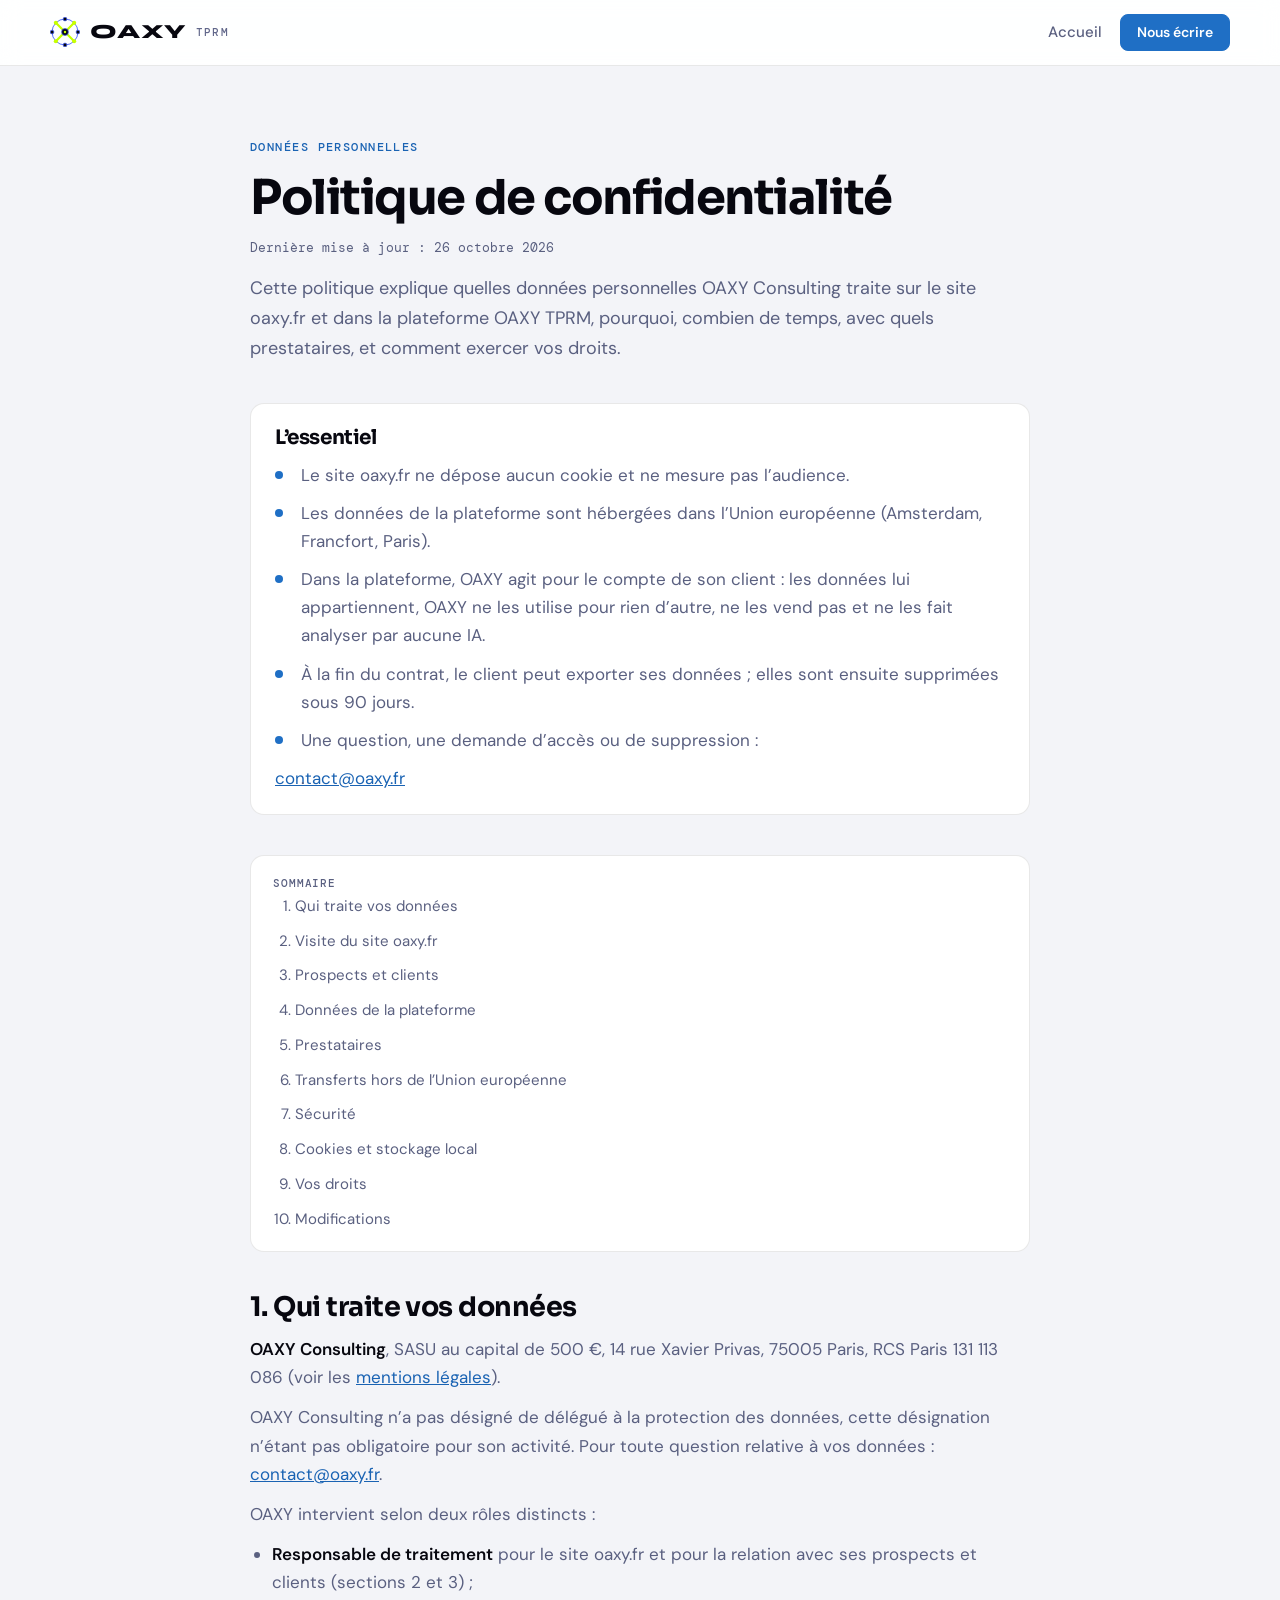
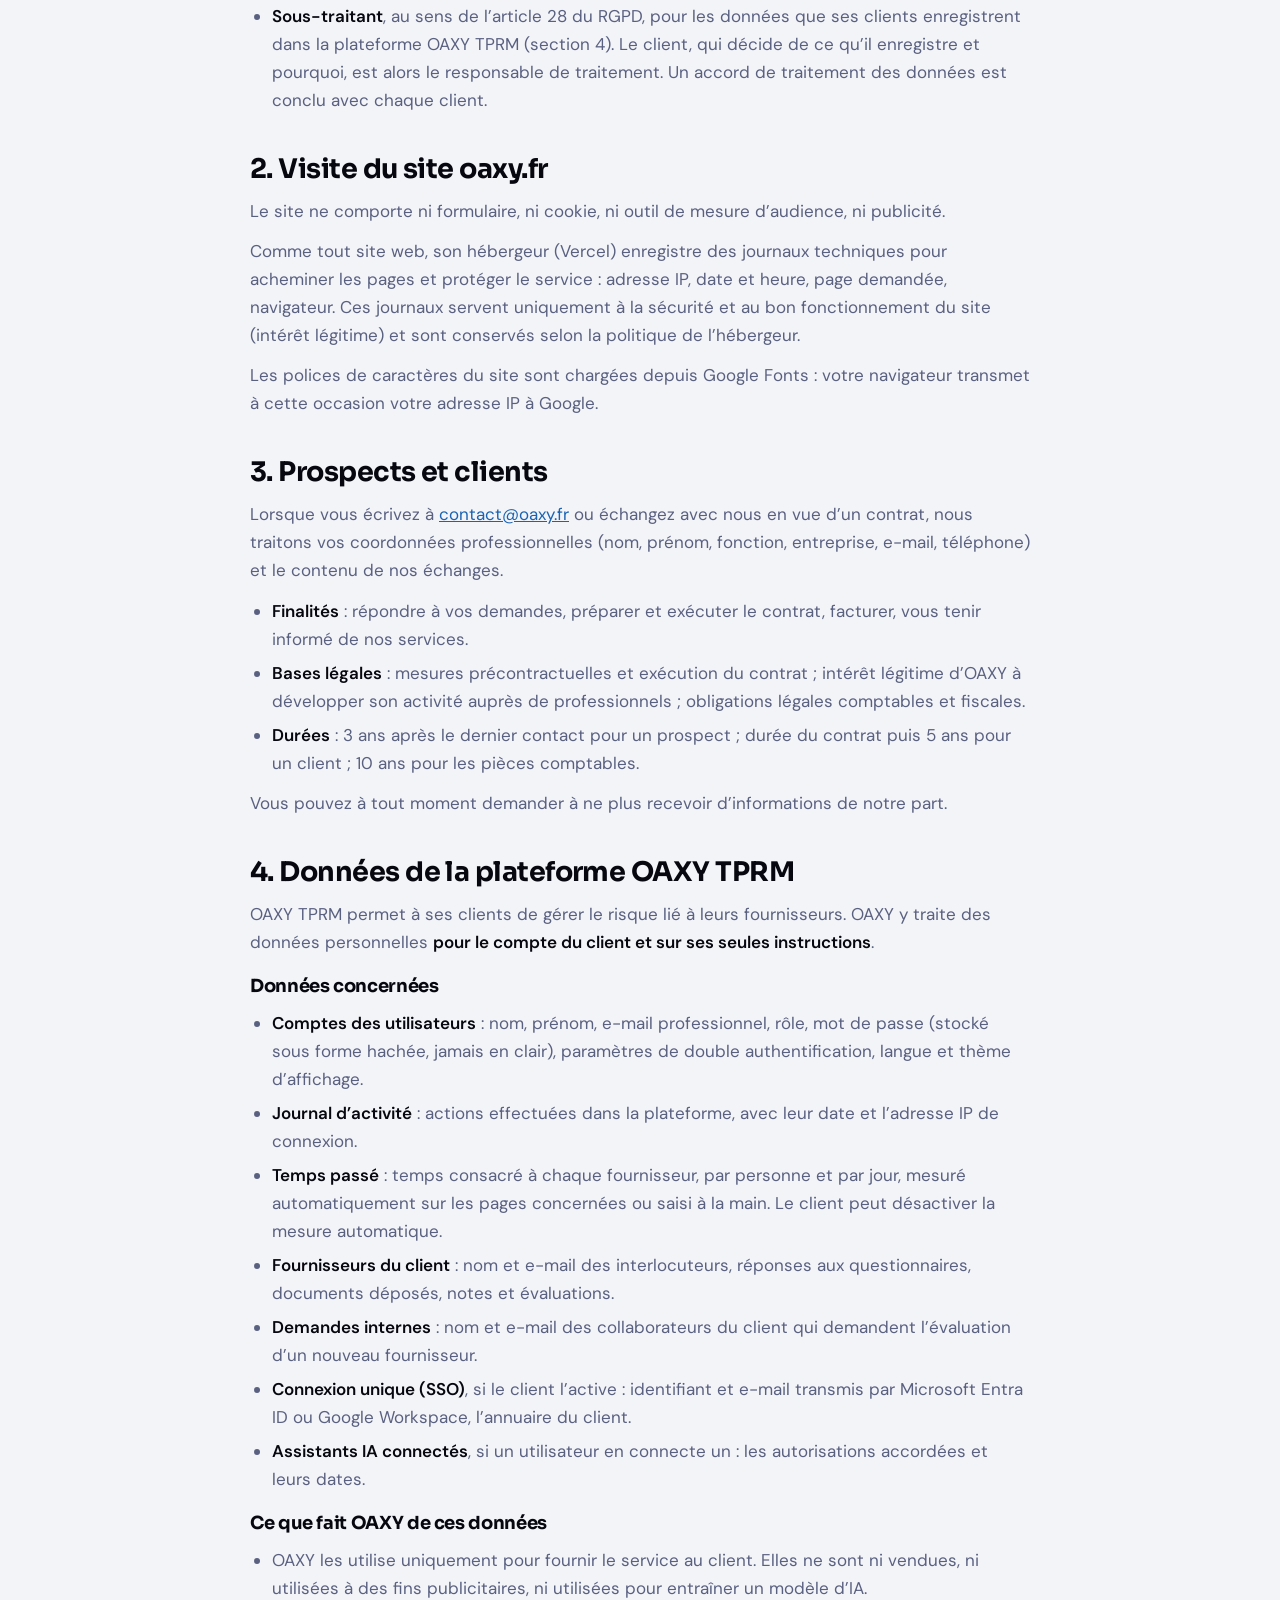
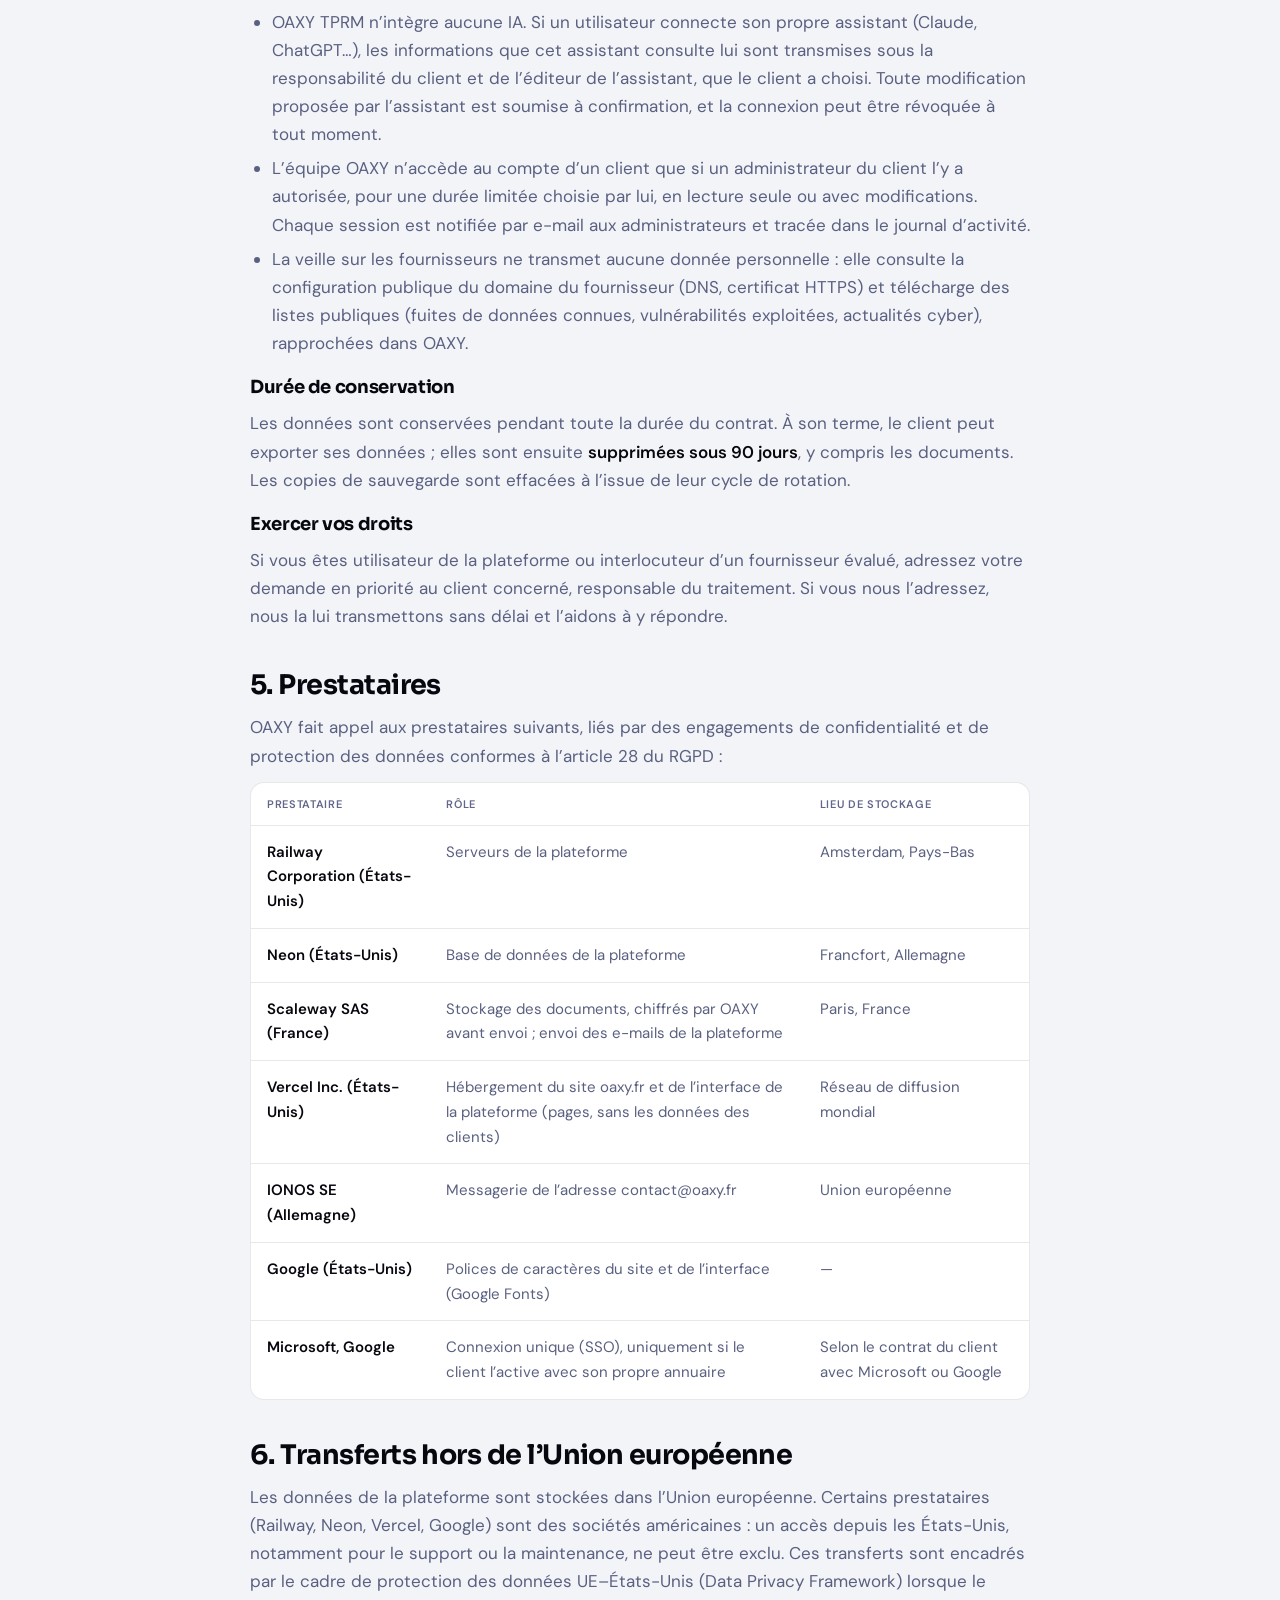
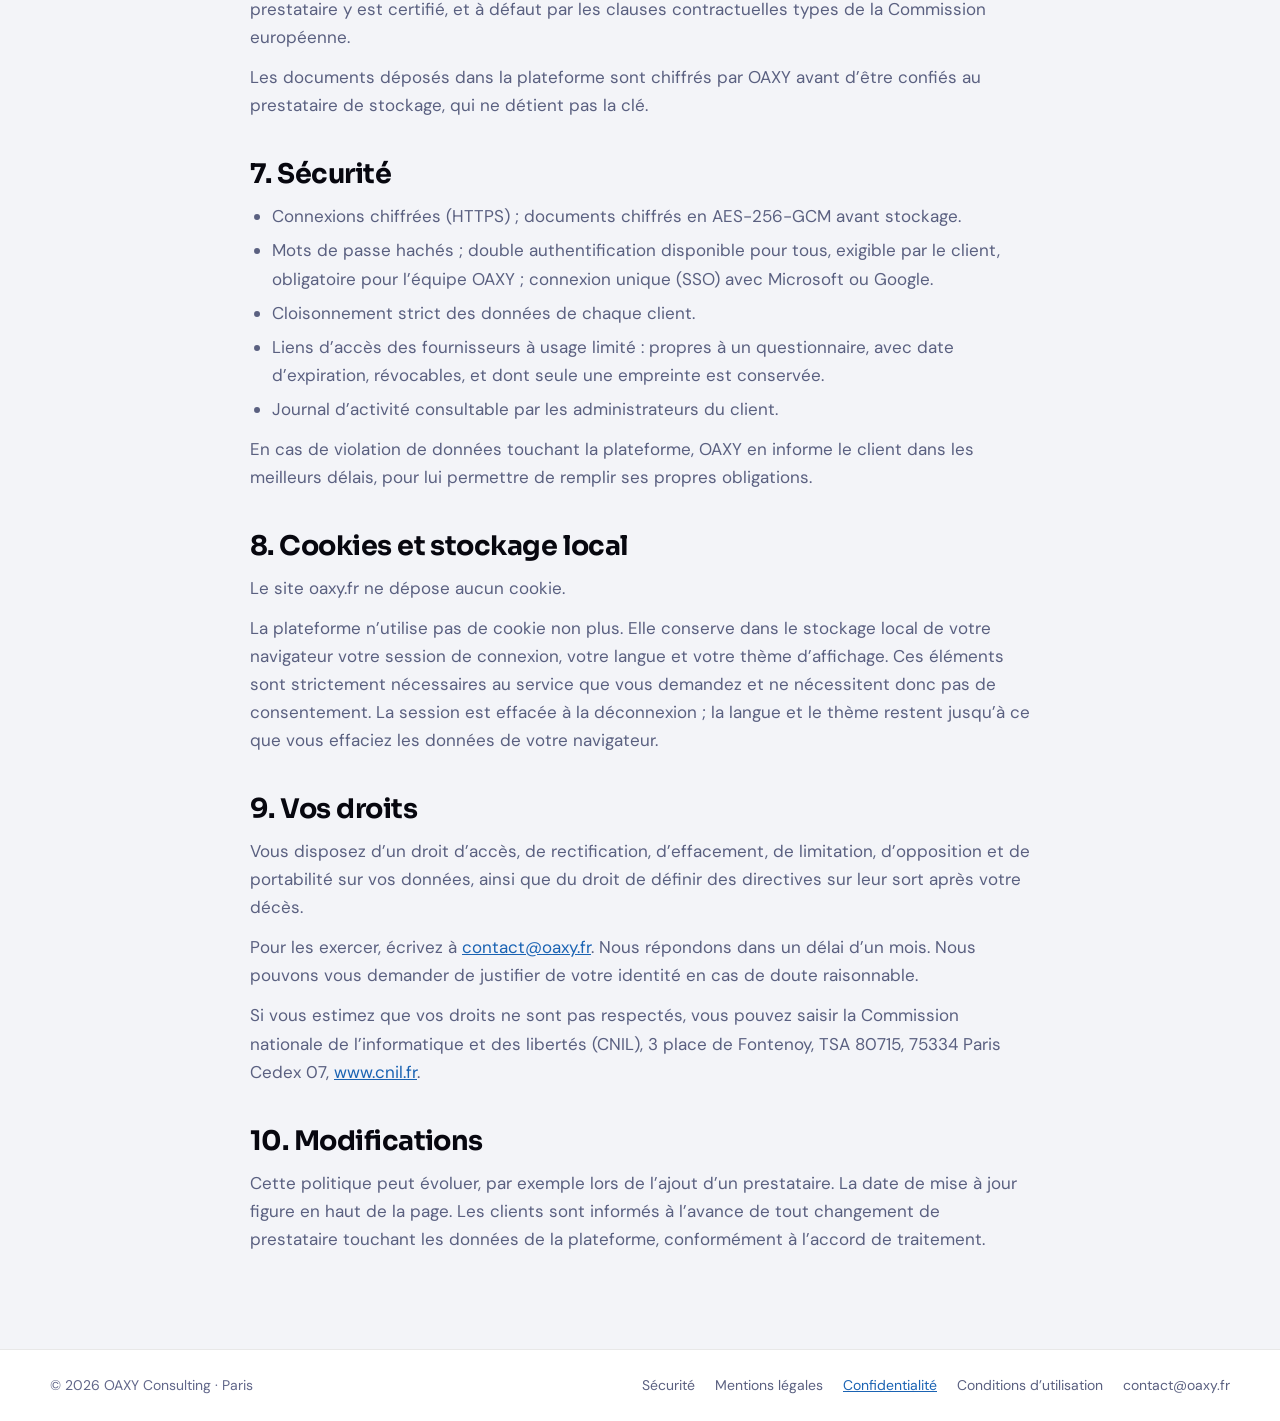
==== confidentialite.html @ 78ffbbcf "feat: legal pages (mentions légales, privacy policy, platform terms of use), trust center (/securite" ====
<!doctype html>
<html lang="fr">
<head>
<meta charset="utf-8">
<meta name="viewport" content="width=device-width, initial-scale=1, viewport-fit=cover">
<title>Politique de confidentialité — OAXY</title>
<meta name="description" content="Comment OAXY Consulting traite les données personnelles sur le site oaxy.fr et dans la plateforme OAXY TPRM : finalités, durées, prestataires, sécurité, droits.">
<link rel="canonical" href="https://www.oaxy.fr/confidentialite">
<meta name="theme-color" content="#FFFFFF">
<link rel="icon" href="assets/favicon.svg" type="image/svg+xml">
<link rel="icon" href="assets/favicon-32.png" sizes="32x32" type="image/png">
<link rel="apple-touch-icon" href="assets/apple-touch-icon.png">
<link rel="preconnect" href="https://fonts.googleapis.com">
<link rel="preconnect" href="https://fonts.gstatic.com" crossorigin>
<link rel="stylesheet" href="https://fonts.googleapis.com/css2?family=Syne:wght@800&family=Sora:wght@700&family=DM+Sans:opsz,wght@9..40,400;9..40,500;9..40,600;9..40,700&family=DM+Mono:wght@400;500&display=swap">
<link rel="stylesheet" href="assets/legal.css">
</head>
<body>
<header class="nav band">
  <div class="wrap">
    <a class="brand" href="/" aria-label="OAXY TPRM, accueil">
      <img src="assets/logo.svg" alt="" width="30" height="30">
      <span class="wordmark">OAXY</span>
      <span class="wordmark-tag">TPRM</span>
    </a>
    <nav class="nav-links" aria-label="Navigation principale">
      <a href="/">Accueil</a>
      <a class="btn btn--primary" href="mailto:contact@oaxy.fr">Nous écrire</a>
    </nav>
  </div>
</header>

<main class="band">
  <article class="doc">
    <header class="doc-head">
      <span class="eyebrow">Données personnelles</span>
      <h1>Politique de confidentialité</h1>
      <p class="updated">Dernière mise à jour : 26 octobre 2026</p>
      <p class="intro">Cette politique explique quelles données personnelles OAXY Consulting traite sur le site oaxy.fr et dans la plateforme OAXY TPRM, pourquoi, combien de temps, avec quels prestataires, et comment exercer vos droits.</p>
    </header>

    <aside class="essentials" aria-labelledby="t-essentiel">
      <h2 id="t-essentiel">L’essentiel</h2>
      <ul>
        <li>Le site oaxy.fr ne dépose aucun cookie et ne mesure pas l’audience.</li>
        <li>Les données de la plateforme sont hébergées dans l’Union européenne (Amsterdam, Francfort, Paris).</li>
        <li>Dans la plateforme, OAXY agit pour le compte de son client : les données lui appartiennent, OAXY ne les utilise pour rien d’autre, ne les vend pas et ne les fait analyser par aucune IA.</li>
        <li>À la fin du contrat, le client peut exporter ses données ; elles sont ensuite supprimées sous 90 jours.</li>
        <li>Une question, une demande d’accès ou de suppression : <a href="mailto:contact@oaxy.fr">contact@oaxy.fr</a>.</li>
      </ul>
    </aside>

    <nav class="toc" aria-label="Sommaire">
      <p>Sommaire</p>
      <ol>
        <li><a href="#responsable">Qui traite vos données</a></li>
        <li><a href="#site">Visite du site oaxy.fr</a></li>
        <li><a href="#contacts">Prospects et clients</a></li>
        <li><a href="#plateforme">Données de la plateforme</a></li>
        <li><a href="#prestataires">Prestataires</a></li>
        <li><a href="#transferts">Transferts hors de l’Union européenne</a></li>
        <li><a href="#securite">Sécurité</a></li>
        <li><a href="#stockage">Cookies et stockage local</a></li>
        <li><a href="#droits">Vos droits</a></li>
        <li><a href="#modifications">Modifications</a></li>
      </ol>
    </nav>

    <section id="responsable" aria-labelledby="t-responsable">
      <h2 id="t-responsable">1. Qui traite vos données</h2>
      <p><b>OAXY Consulting</b>, SASU au capital de 500 €, 14 rue Xavier Privas, 75005 Paris, RCS Paris 131 113 086 (voir les <a href="/mentions-legales">mentions légales</a>).</p>
      <p>OAXY Consulting n’a pas désigné de délégué à la protection des données, cette désignation n’étant pas obligatoire pour son activité. Pour toute question relative à vos données : <a href="mailto:contact@oaxy.fr">contact@oaxy.fr</a>.</p>
      <p>OAXY intervient selon deux rôles distincts :</p>
      <ul>
        <li><b>Responsable de traitement</b> pour le site oaxy.fr et pour la relation avec ses prospects et clients (sections 2 et 3) ;</li>
        <li><b>Sous-traitant</b>, au sens de l’article 28 du RGPD, pour les données que ses clients enregistrent dans la plateforme OAXY TPRM (section 4). Le client, qui décide de ce qu’il enregistre et pourquoi, est alors le responsable de traitement. Un accord de traitement des données est conclu avec chaque client.</li>
      </ul>
    </section>

    <section id="site" aria-labelledby="t-site">
      <h2 id="t-site">2. Visite du site oaxy.fr</h2>
      <p>Le site ne comporte ni formulaire, ni cookie, ni outil de mesure d’audience, ni publicité.</p>
      <p>Comme tout site web, son hébergeur (Vercel) enregistre des journaux techniques pour acheminer les pages et protéger le service : adresse IP, date et heure, page demandée, navigateur. Ces journaux servent uniquement à la sécurité et au bon fonctionnement du site (intérêt légitime) et sont conservés selon la politique de l’hébergeur.</p>
      <p>Les polices de caractères du site sont chargées depuis Google Fonts : votre navigateur transmet à cette occasion votre adresse IP à Google.</p>
    </section>

    <section id="contacts" aria-labelledby="t-contacts">
      <h2 id="t-contacts">3. Prospects et clients</h2>
      <p>Lorsque vous écrivez à <a href="mailto:contact@oaxy.fr">contact@oaxy.fr</a> ou échangez avec nous en vue d’un contrat, nous traitons vos coordonnées professionnelles (nom, prénom, fonction, entreprise, e-mail, téléphone) et le contenu de nos échanges.</p>
      <ul>
        <li><b>Finalités</b> : répondre à vos demandes, préparer et exécuter le contrat, facturer, vous tenir informé de nos services.</li>
        <li><b>Bases légales</b> : mesures précontractuelles et exécution du contrat ; intérêt légitime d’OAXY à développer son activité auprès de professionnels ; obligations légales comptables et fiscales.</li>
        <li><b>Durées</b> : 3 ans après le dernier contact pour un prospect ; durée du contrat puis 5 ans pour un client ; 10 ans pour les pièces comptables.</li>
      </ul>
      <p>Vous pouvez à tout moment demander à ne plus recevoir d’informations de notre part.</p>
    </section>

    <section id="plateforme" aria-labelledby="t-plateforme">
      <h2 id="t-plateforme">4. Données de la plateforme OAXY TPRM</h2>
      <p>OAXY TPRM permet à ses clients de gérer le risque lié à leurs fournisseurs. OAXY y traite des données personnelles <b>pour le compte du client et sur ses seules instructions</b>.</p>

      <h3>Données concernées</h3>
      <ul>
        <li><b>Comptes des utilisateurs</b> : nom, prénom, e-mail professionnel, rôle, mot de passe (stocké sous forme hachée, jamais en clair), paramètres de double authentification, langue et thème d’affichage.</li>
        <li><b>Journal d’activité</b> : actions effectuées dans la plateforme, avec leur date et l’adresse IP de connexion.</li>
        <li><b>Temps passé</b> : temps consacré à chaque fournisseur, par personne et par jour, mesuré automatiquement sur les pages concernées ou saisi à la main. Le client peut désactiver la mesure automatique.</li>
        <li><b>Fournisseurs du client</b> : nom et e-mail des interlocuteurs, réponses aux questionnaires, documents déposés, notes et évaluations.</li>
        <li><b>Demandes internes</b> : nom et e-mail des collaborateurs du client qui demandent l’évaluation d’un nouveau fournisseur.</li>
        <li><b>Connexion unique (SSO)</b>, si le client l’active : identifiant et e-mail transmis par Microsoft Entra ID ou Google Workspace, l’annuaire du client.</li>
        <li><b>Assistants IA connectés</b>, si un utilisateur en connecte un : les autorisations accordées et leurs dates.</li>
      </ul>

      <h3>Ce que fait OAXY de ces données</h3>
      <ul>
        <li>OAXY les utilise uniquement pour fournir le service au client. Elles ne sont ni vendues, ni utilisées à des fins publicitaires, ni utilisées pour entraîner un modèle d’IA.</li>
        <li>OAXY TPRM n’intègre aucune IA. Si un utilisateur connecte son propre assistant (Claude, ChatGPT…), les informations que cet assistant consulte lui sont transmises sous la responsabilité du client et de l’éditeur de l’assistant, que le client a choisi. Toute modification proposée par l’assistant est soumise à confirmation, et la connexion peut être révoquée à tout moment.</li>
        <li>L’équipe OAXY n’accède au compte d’un client que si un administrateur du client l’y a autorisée, pour une durée limitée choisie par lui, en lecture seule ou avec modifications. Chaque session est notifiée par e-mail aux administrateurs et tracée dans le journal d’activité.</li>
        <li>La veille sur les fournisseurs ne transmet aucune donnée personnelle : elle consulte la configuration publique du domaine du fournisseur (DNS, certificat HTTPS) et télécharge des listes publiques (fuites de données connues, vulnérabilités exploitées, actualités cyber), rapprochées dans OAXY.</li>
      </ul>

      <h3>Durée de conservation</h3>
      <p>Les données sont conservées pendant toute la durée du contrat. À son terme, le client peut exporter ses données ; elles sont ensuite <b>supprimées sous 90 jours</b>, y compris les documents. Les copies de sauvegarde sont effacées à l’issue de leur cycle de rotation.</p>

      <h3>Exercer vos droits</h3>
      <p>Si vous êtes utilisateur de la plateforme ou interlocuteur d’un fournisseur évalué, adressez votre demande en priorité au client concerné, responsable du traitement. Si vous nous l’adressez, nous la lui transmettons sans délai et l’aidons à y répondre.</p>
    </section>

    <section id="prestataires" aria-labelledby="t-prestataires">
      <h2 id="t-prestataires">5. Prestataires</h2>
      <p>OAXY fait appel aux prestataires suivants, liés par des engagements de confidentialité et de protection des données conformes à l’article 28 du RGPD :</p>
      <div class="table-card">
        <table class="table">
          <thead><tr><th scope="col">Prestataire</th><th scope="col">Rôle</th><th scope="col">Lieu de stockage</th></tr></thead>
          <tbody>
            <tr><td>Railway Corporation (États-Unis)</td><td>Serveurs de la plateforme</td><td>Amsterdam, Pays-Bas</td></tr>
            <tr><td>Neon (États-Unis)</td><td>Base de données de la plateforme</td><td>Francfort, Allemagne</td></tr>
            <tr><td>Scaleway SAS (France)</td><td>Stockage des documents, chiffrés par OAXY avant envoi ; envoi des e-mails de la plateforme</td><td>Paris, France</td></tr>
            <tr><td>Vercel Inc. (États-Unis)</td><td>Hébergement du site oaxy.fr et de l’interface de la plateforme (pages, sans les données des clients)</td><td>Réseau de diffusion mondial</td></tr>
            <tr><td>IONOS SE (Allemagne)</td><td>Messagerie de l’adresse contact@oaxy.fr</td><td>Union européenne</td></tr>
            <tr><td>Google (États-Unis)</td><td>Polices de caractères du site et de l’interface (Google Fonts)</td><td>—</td></tr>
            <tr><td>Microsoft, Google</td><td>Connexion unique (SSO), uniquement si le client l’active avec son propre annuaire</td><td>Selon le contrat du client avec Microsoft ou Google</td></tr>
          </tbody>
        </table>
      </div>
    </section>

    <section id="transferts" aria-labelledby="t-transferts">
      <h2 id="t-transferts">6. Transferts hors de l’Union européenne</h2>
      <p>Les données de la plateforme sont stockées dans l’Union européenne. Certains prestataires (Railway, Neon, Vercel, Google) sont des sociétés américaines : un accès depuis les États-Unis, notamment pour le support ou la maintenance, ne peut être exclu. Ces transferts sont encadrés par le cadre de protection des données UE–États-Unis (Data Privacy Framework) lorsque le prestataire y est certifié, et à défaut par les clauses contractuelles types de la Commission européenne.</p>
      <p>Les documents déposés dans la plateforme sont chiffrés par OAXY avant d’être confiés au prestataire de stockage, qui ne détient pas la clé.</p>
    </section>

    <section id="securite" aria-labelledby="t-securite">
      <h2 id="t-securite">7. Sécurité</h2>
      <ul>
        <li>Connexions chiffrées (HTTPS) ; documents chiffrés en AES-256-GCM avant stockage.</li>
        <li>Mots de passe hachés ; double authentification disponible pour tous, exigible par le client, obligatoire pour l’équipe OAXY ; connexion unique (SSO) avec Microsoft ou Google.</li>
        <li>Cloisonnement strict des données de chaque client.</li>
        <li>Liens d’accès des fournisseurs à usage limité : propres à un questionnaire, avec date d’expiration, révocables, et dont seule une empreinte est conservée.</li>
        <li>Journal d’activité consultable par les administrateurs du client.</li>
      </ul>
      <p>En cas de violation de données touchant la plateforme, OAXY en informe le client dans les meilleurs délais, pour lui permettre de remplir ses propres obligations.</p>
    </section>

    <section id="stockage" aria-labelledby="t-stockage">
      <h2 id="t-stockage">8. Cookies et stockage local</h2>
      <p>Le site oaxy.fr ne dépose aucun cookie.</p>
      <p>La plateforme n’utilise pas de cookie non plus. Elle conserve dans le stockage local de votre navigateur votre session de connexion, votre langue et votre thème d’affichage. Ces éléments sont strictement nécessaires au service que vous demandez et ne nécessitent donc pas de consentement. La session est effacée à la déconnexion ; la langue et le thème restent jusqu’à ce que vous effaciez les données de votre navigateur.</p>
    </section>

    <section id="droits" aria-labelledby="t-droits">
      <h2 id="t-droits">9. Vos droits</h2>
      <p>Vous disposez d’un droit d’accès, de rectification, d’effacement, de limitation, d’opposition et de portabilité sur vos données, ainsi que du droit de définir des directives sur leur sort après votre décès.</p>
      <p>Pour les exercer, écrivez à <a href="mailto:contact@oaxy.fr">contact@oaxy.fr</a>. Nous répondons dans un délai d’un mois. Nous pouvons vous demander de justifier de votre identité en cas de doute raisonnable.</p>
      <p>Si vous estimez que vos droits ne sont pas respectés, vous pouvez saisir la Commission nationale de l’informatique et des libertés (CNIL), 3 place de Fontenoy, TSA 80715, 75334 Paris Cedex 07, <a href="https://www.cnil.fr" rel="noopener noreferrer">www.cnil.fr</a>.</p>
    </section>

    <section id="modifications" aria-labelledby="t-modifications">
      <h2 id="t-modifications">10. Modifications</h2>
      <p>Cette politique peut évoluer, par exemple lors de l’ajout d’un prestataire. La date de mise à jour figure en haut de la page. Les clients sont informés à l’avance de tout changement de prestataire touchant les données de la plateforme, conformément à l’accord de traitement.</p>
    </section>
  </article>
</main>

<footer class="footer band">
  <div class="wrap">
    <span>© 2026 OAXY Consulting · Paris</span>
    <nav aria-label="Informations légales">
      <a href="/securite">Sécurité</a>
      <a href="/mentions-legales">Mentions légales</a>
      <a href="/confidentialite" aria-current="page">Confidentialité</a>
      <a href="/conditions">Conditions d’utilisation</a>
      <a href="mailto:contact@oaxy.fr">contact@oaxy.fr</a>
    </nav>
  </div>
</footer>
</body>
</html>
---- assets/legal.css ----
/* Pages légales : mêmes couleurs, polices et pied de page que la page d'accueil (index.html). */
:root {
  --page: #F3F4F8;
  --card: #FFFFFF;
  --input: #EEF0F5;
  --text: #111827;
  --text-primary: #07070F;
  --text-secondary: #5A6080;
  --text-muted: #61678A;
  --border: rgba(0, 0, 0, 0.09);
  --border-md: rgba(0, 0, 0, 0.14);
  --accent: #1A63B3;
  --accent-solid: #1F6FC5;
  --warning: #8F5000;
  --radius-card: 14px;
  --radius-control: 8px;
  --f-logo: 'Syne', 'Arial Black', Arial, sans-serif;
  --f-title: 'Sora', 'Helvetica Neue', Arial, sans-serif;
  --f-body: 'DM Sans', 'Helvetica Neue', Arial, sans-serif;
  --f-mono: 'DM Mono', 'Courier New', monospace;
  --wrap: 1180px;
  color-scheme: light;
}
*, *::before, *::after { box-sizing: border-box; }
html { -webkit-text-size-adjust: 100%; }
body { margin: 0; background: var(--page); color: var(--text); font-family: var(--f-body); font-size: 17px; line-height: 1.65; -webkit-font-smoothing: antialiased; }
img { max-width: 100%; display: block; }
a { color: var(--accent); }
:focus-visible { outline: 2px solid var(--accent-solid); outline-offset: 3px; border-radius: 4px; }
h1, h2, h3 { font-family: var(--f-title); font-weight: 700; color: var(--text-primary); letter-spacing: -0.02em; line-height: 1.15; margin: 0; text-wrap: balance; }
.band { padding-left: max(16px, env(safe-area-inset-left, 0px)); padding-right: max(16px, env(safe-area-inset-right, 0px)); }
.wrap { max-width: var(--wrap); margin: 0 auto; }
.btn { display: inline-flex; align-items: center; justify-content: center; gap: 8px; font-family: var(--f-body); font-weight: 600; font-size: 14px; line-height: 1.2; text-decoration: none; border-radius: var(--radius-control); padding: 9px 16px; border: 1px solid transparent; }
.btn:hover { opacity: .9; }
.btn--primary { background: var(--accent-solid); border-color: var(--accent-solid); color: #FFFFFF; }

/* Navigation */
.nav { position: sticky; top: 0; z-index: 10; background: rgba(255, 255, 255, 0.92); backdrop-filter: blur(10px); -webkit-backdrop-filter: blur(10px); border-bottom: 1px solid var(--border); }
.nav .wrap { display: flex; align-items: center; justify-content: space-between; gap: 20px; padding-block: 12px; }
.brand { display: inline-flex; align-items: center; gap: 10px; text-decoration: none; color: var(--text-primary); }
.brand img { width: 30px; height: 30px; }
.wordmark { font-family: var(--f-logo); font-weight: 800; font-size: 20px; letter-spacing: 0.04em; line-height: 1; }
.wordmark-tag { font-family: var(--f-mono); font-size: 11px; font-weight: 500; letter-spacing: 0.1em; color: var(--text-muted); }
.nav-links { display: flex; align-items: center; gap: 6px; }
.nav-links a:not(.btn) { color: var(--text-secondary); text-decoration: none; font-size: 15px; font-weight: 500; padding: 8px 12px; border-radius: var(--radius-control); }
.nav-links a:not(.btn):hover { background: var(--input); color: var(--text-primary); }

/* Document */
.doc { max-width: 780px; margin: 0 auto; padding-block: clamp(40px, 6vw, 72px) clamp(56px, 8vw, 96px); display: flex; flex-direction: column; gap: 40px; }
.doc-head { display: flex; flex-direction: column; gap: 12px; }
.eyebrow { font-family: var(--f-mono); font-size: 12px; font-weight: 500; letter-spacing: 0.12em; text-transform: uppercase; color: var(--accent); }
.doc h1 { font-size: clamp(32px, 4.6vw, 48px); letter-spacing: -0.03em; }
.updated { font-family: var(--f-mono); font-size: 13px; color: var(--text-muted); }
.doc-head .intro { color: var(--text-secondary); font-size: 18px; margin: 4px 0 0; }
.toc { background: var(--card); border: 1px solid var(--border); border-radius: var(--radius-card); padding: 18px 22px; }
.toc p { margin: 0 0 8px; font-family: var(--f-mono); font-size: 11px; font-weight: 500; letter-spacing: 0.08em; text-transform: uppercase; color: var(--text-muted); }
.toc ol { margin: 0; padding-left: 20px; columns: 2; column-gap: 32px; font-size: 15px; }
.toc li { break-inside: avoid; padding: 2px 0; }
.toc a { color: var(--text-secondary); text-decoration: none; }
.toc a:hover { color: var(--accent); text-decoration: underline; }
.doc section { display: flex; flex-direction: column; gap: 12px; scroll-margin-top: 80px; }
.doc h2 { font-size: clamp(22px, 2.6vw, 27px); }
.doc h3 { font-size: 18px; margin-top: 8px; }
.doc p, .doc ul, .doc ol { margin: 0; color: var(--text-secondary); }
.doc ul, .doc ol { padding-left: 22px; display: flex; flex-direction: column; gap: 6px; }
.doc b, .doc strong { color: var(--text-primary); font-weight: 600; }
.essentials { background: var(--card); border: 1px solid var(--border); border-radius: var(--radius-card); padding: 22px 24px; display: flex; flex-direction: column; gap: 12px; }
.essentials h2 { font-size: 20px; }
.essentials ul { list-style: none; padding: 0; gap: 10px; }
.essentials li { display: grid; grid-template-columns: 16px minmax(0, 1fr); gap: 10px; }
.essentials li::before { content: ""; width: 8px; height: 8px; margin-top: 10px; border-radius: 999px; background: var(--accent-solid); }

/* Centre de confiance : l'essentiel en six cartes */
.doc--wide { max-width: 900px; }
.card { background: var(--card); border: 1px solid var(--border); border-radius: var(--radius-card); }
.doc .pillars { list-style: none; margin: 0; padding: 0; display: grid; grid-template-columns: repeat(3, minmax(0, 1fr)); gap: 12px; }
.pillars li { padding: 18px 20px; display: flex; flex-direction: column; gap: 4px; }
.pillars span { font-family: var(--f-mono); font-size: 11px; font-weight: 500; letter-spacing: 0.08em; text-transform: uppercase; color: var(--accent); }
.pillars b { font-family: var(--f-title); font-size: 17px; line-height: 1.3; color: var(--text-primary); }
.pillars p { margin: 0; font-size: 15px; color: var(--text-secondary); }

/* Fiches (identité, hébergeurs) */
.facts { background: var(--card); border: 1px solid var(--border); border-radius: var(--radius-card); padding: 4px 22px; margin: 0; }
.facts div { display: grid; grid-template-columns: 200px minmax(0, 1fr); gap: 4px 20px; padding: 14px 0; }
.facts div + div { border-top: 1px solid var(--border); }
.facts dt { font-family: var(--f-mono); font-size: 11px; font-weight: 500; letter-spacing: 0.08em; text-transform: uppercase; color: var(--text-muted); padding-top: 4px; }
.facts dd { margin: 0; color: var(--text-primary); }

/* Tableau des prestataires */
.table-card { background: var(--card); border: 1px solid var(--border); border-radius: var(--radius-card); overflow-x: auto; }
.table { width: 100%; border-collapse: collapse; font-size: 15px; }
.table th { text-align: left; font-size: 11px; font-weight: 600; letter-spacing: 0.06em; text-transform: uppercase; color: var(--text-muted); padding: 12px 16px; border-bottom: 1px solid var(--border); }
.table td { padding: 14px 16px; border-bottom: 1px solid var(--border); vertical-align: top; color: var(--text-secondary); }
.table tr:last-child td { border-bottom: none; }
.table td:first-child { color: var(--text-primary); font-weight: 600; }

/* Information à compléter avant publication */
.todo { background: color-mix(in srgb, var(--warning) 14%, transparent); color: var(--warning); font-weight: 600; padding: 1px 6px; border-radius: 4px; }

/* Pied de page */
.footer { background: var(--card); border-top: 1px solid var(--border); }
.footer .wrap { display: flex; justify-content: space-between; align-items: center; flex-wrap: wrap; gap: 12px 24px; padding-block: 24px; color: var(--text-muted); font-size: 14px; }
.footer nav { display: flex; flex-wrap: wrap; gap: 8px 20px; }
.footer a { color: var(--text-secondary); text-decoration: none; }
.footer a:hover, .footer a[aria-current="page"] { color: var(--accent); text-decoration: underline; }

@media (max-width: 640px) {
  body { font-size: 16px; }
  .wordmark-tag { display: none; }
  .nav-links a:not(.btn) { display: none; }
  .toc ol { columns: 1; }
  .doc .pillars { grid-template-columns: minmax(0, 1fr); }
  .facts div { grid-template-columns: minmax(0, 1fr); }
  /* Tableau en pile */
  .table thead { display: none; }
  .table tr { display: block; padding: 12px 16px; border-bottom: 1px solid var(--border); }
  .table tr:last-child { border-bottom: none; }
  .table td { display: block; padding: 2px 0; border: none; }
}
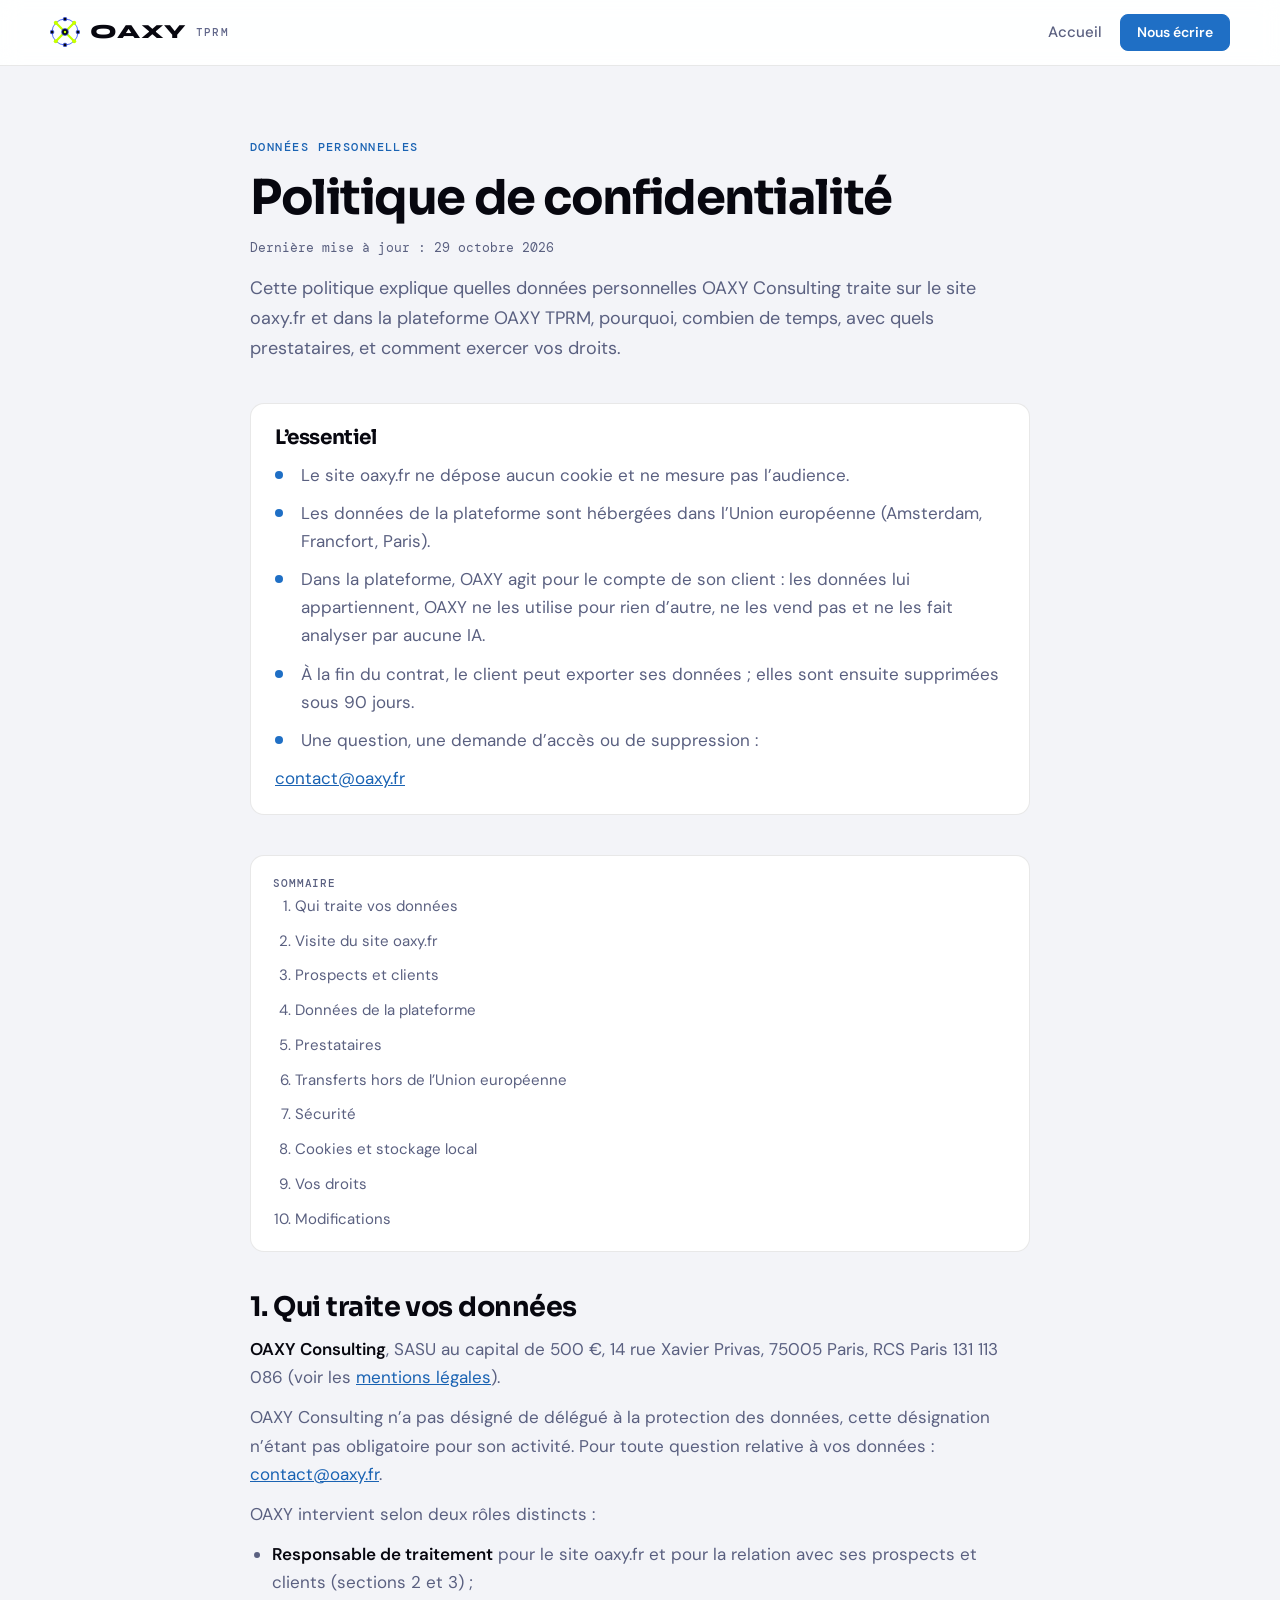
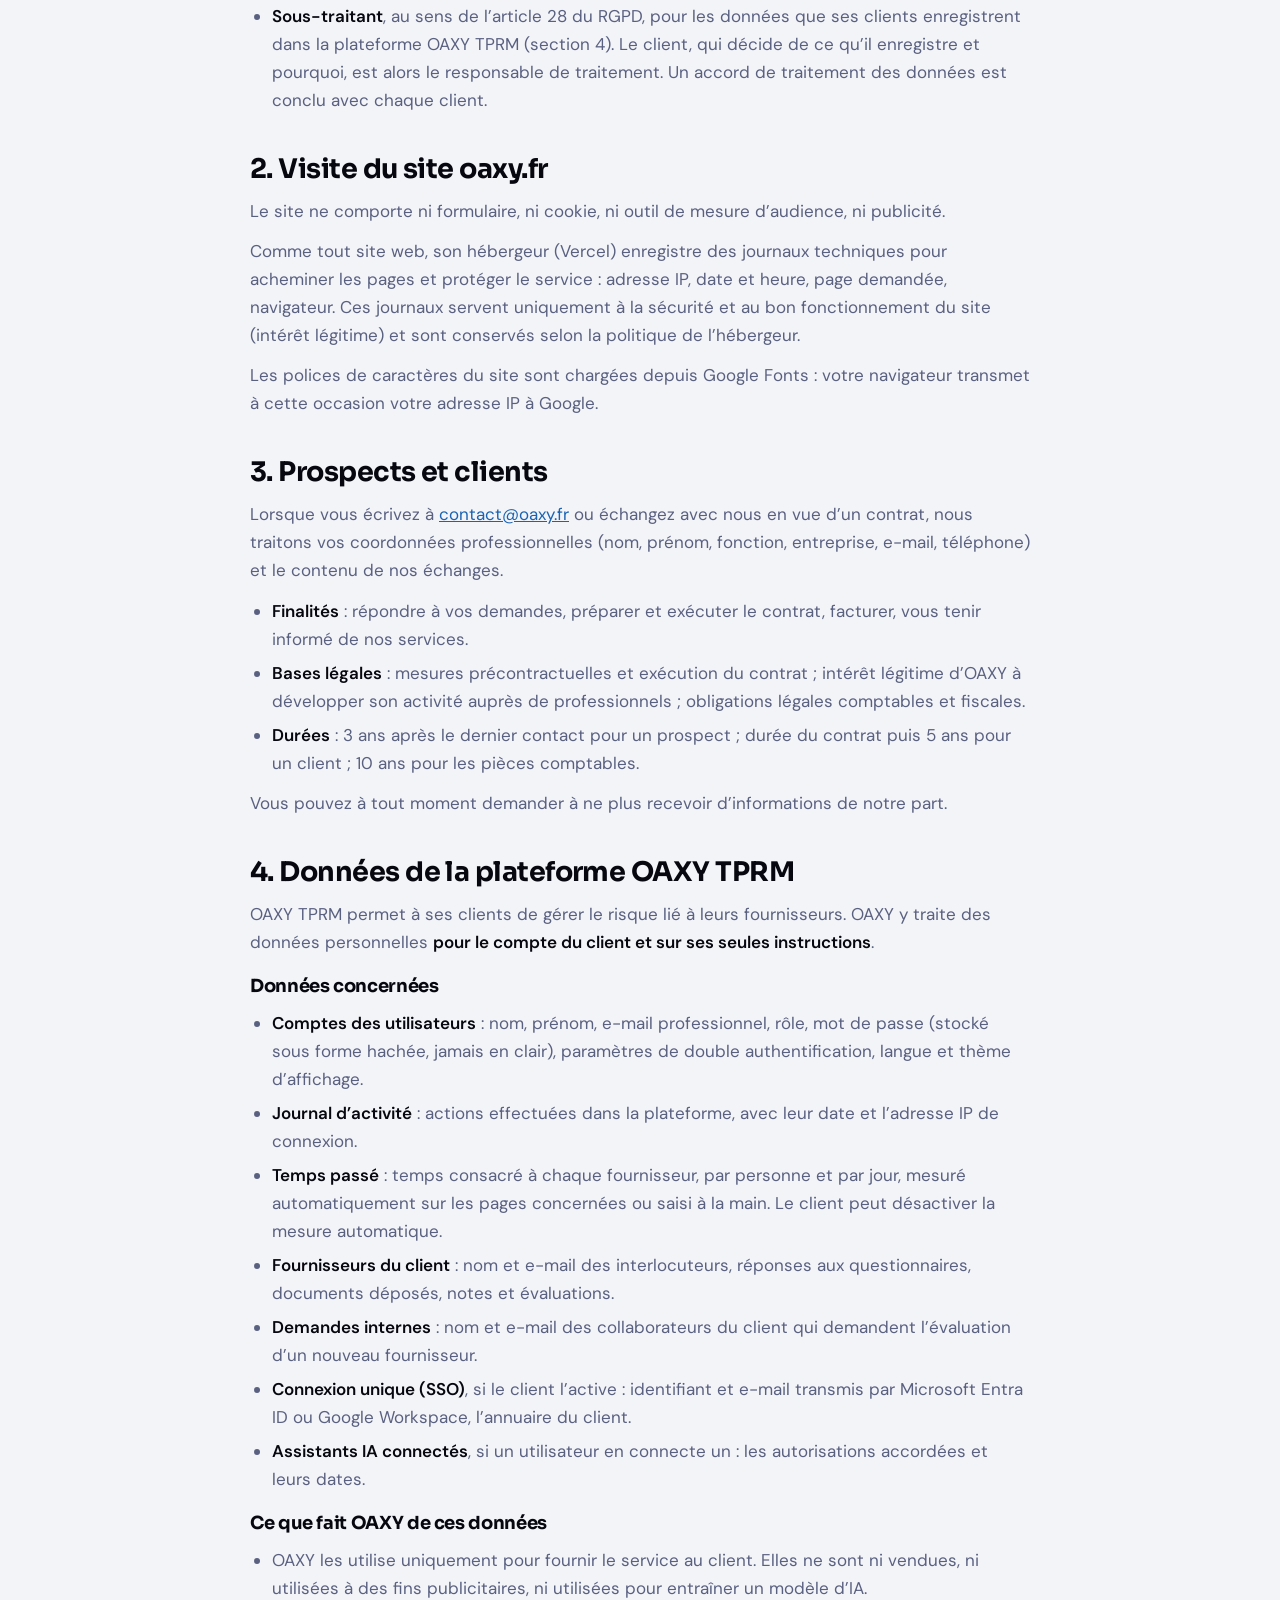
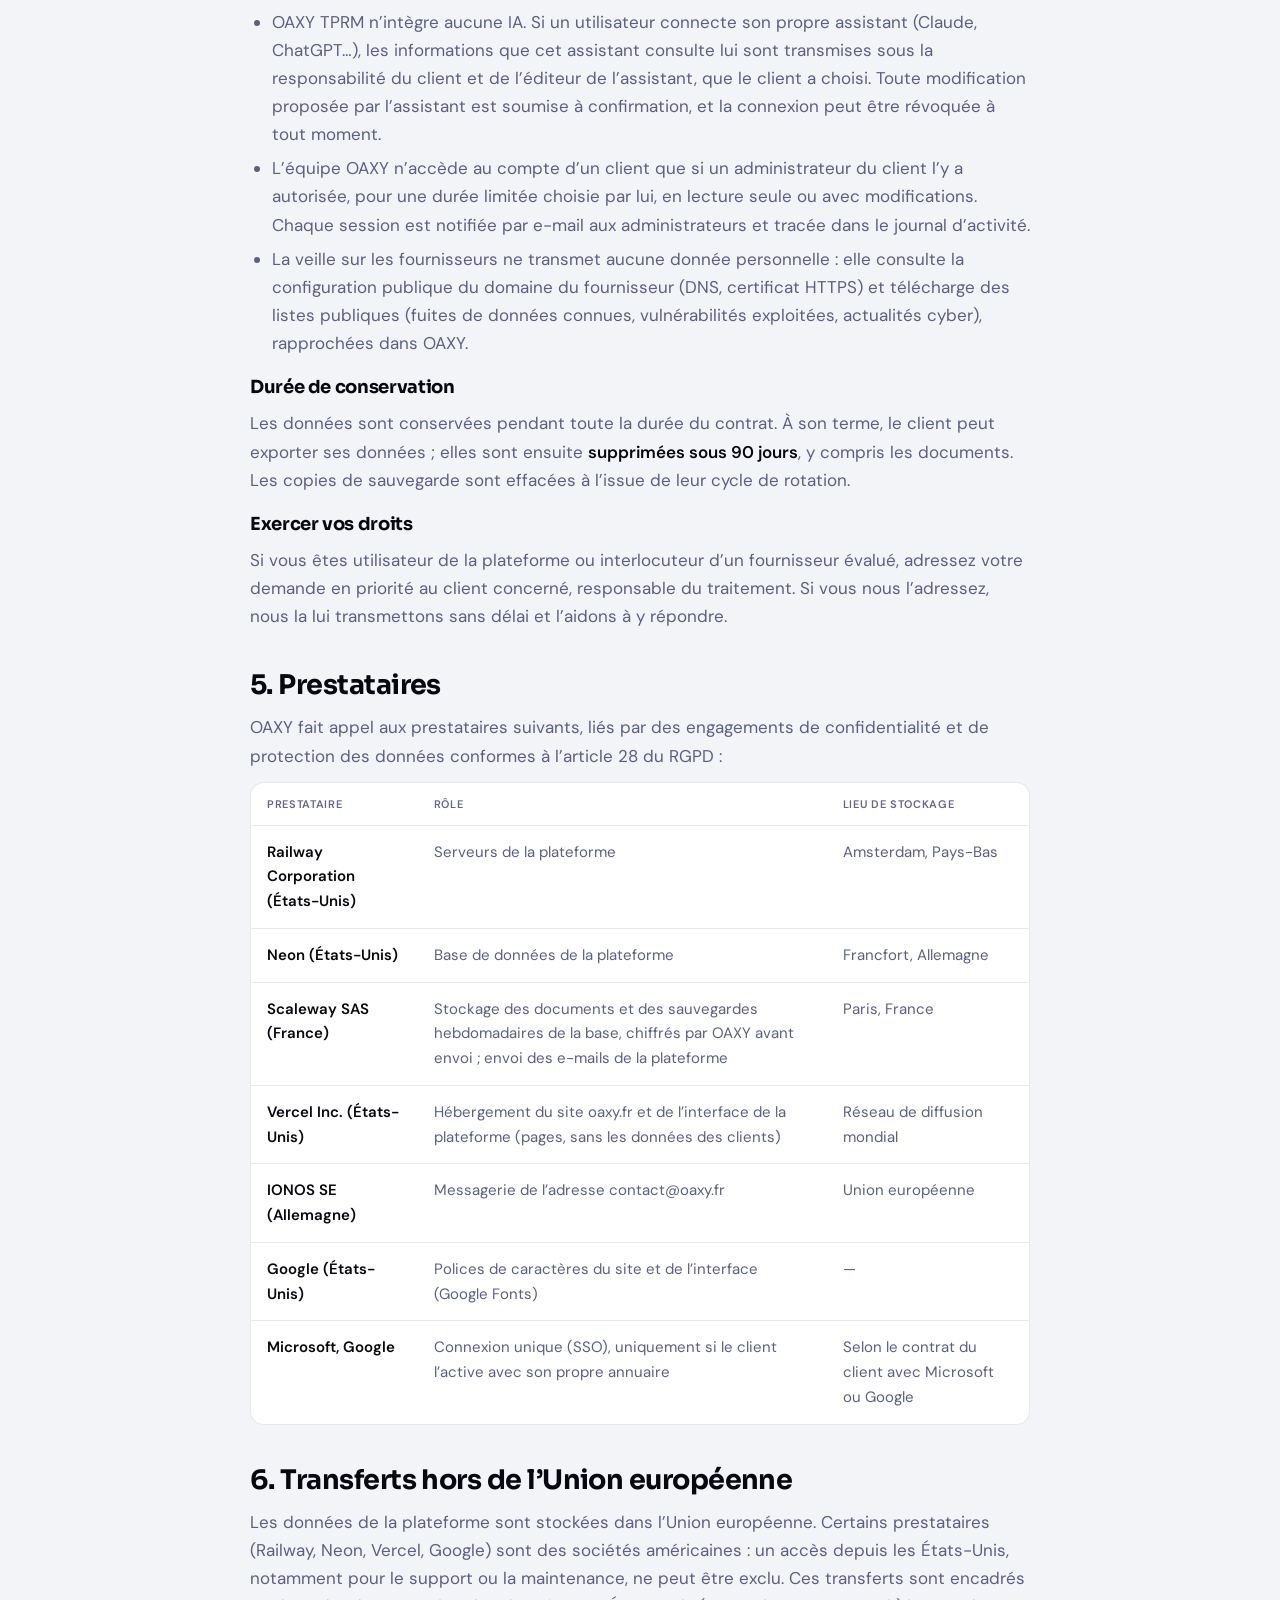
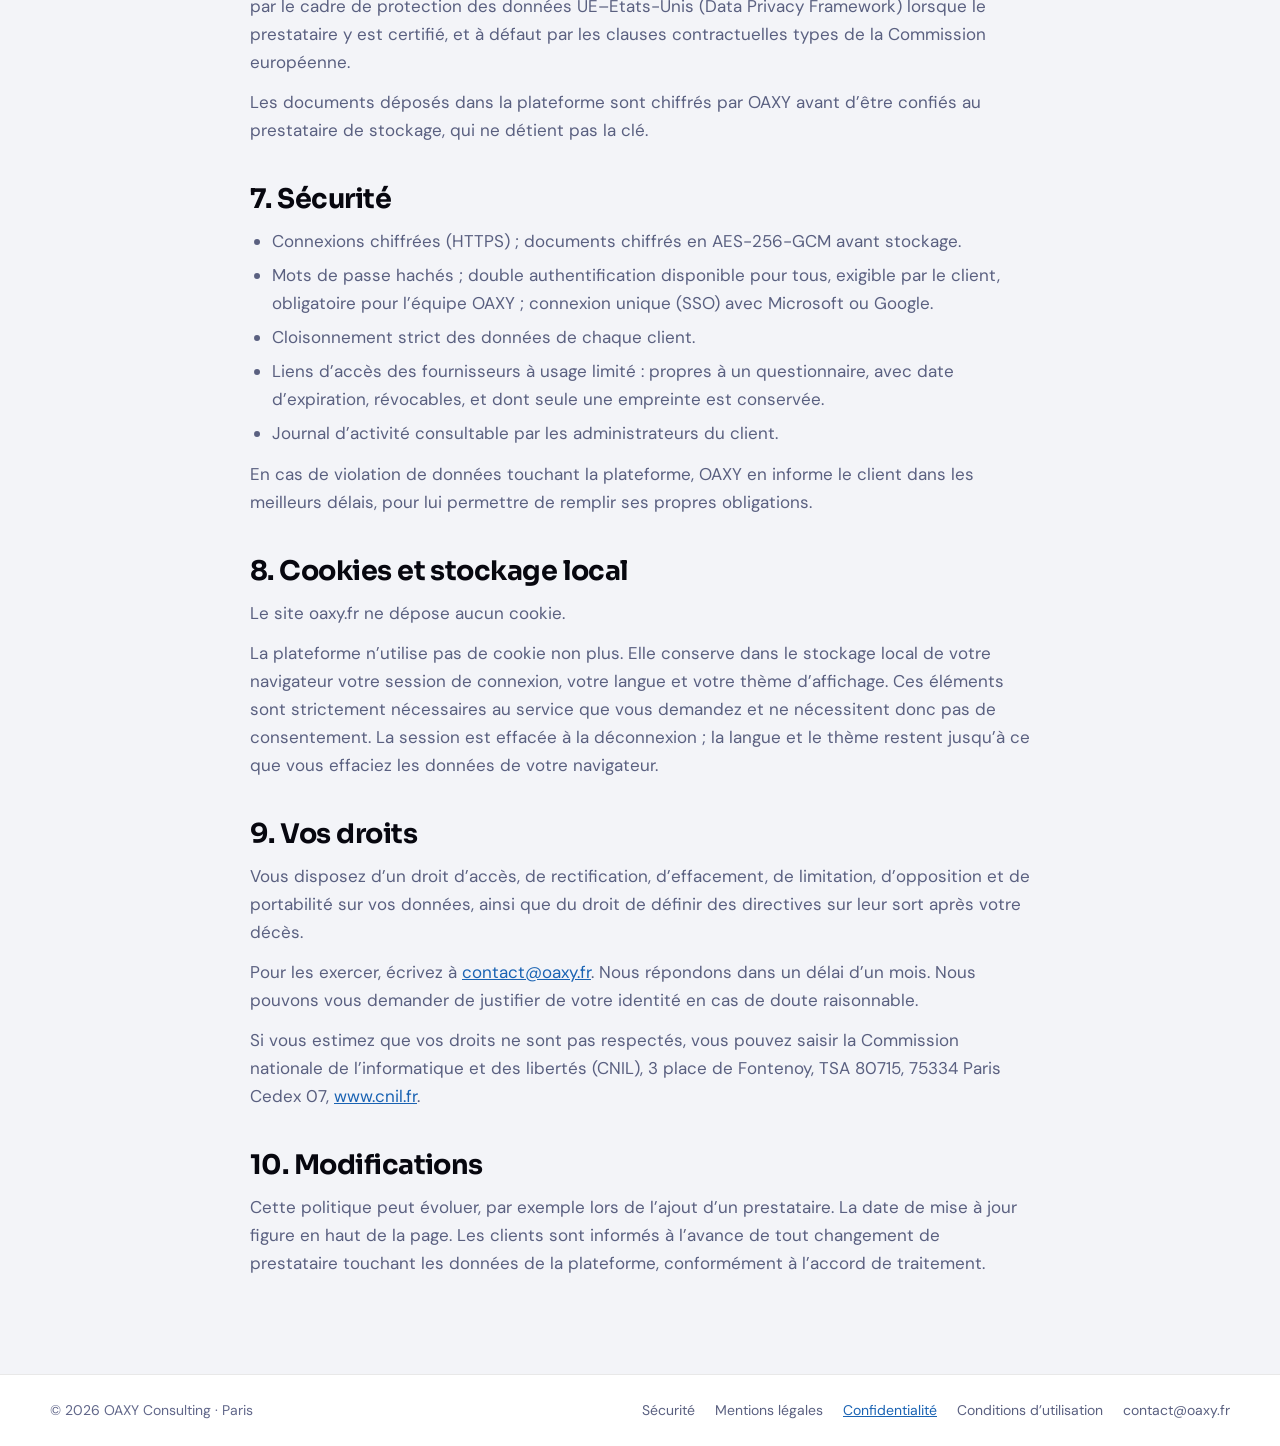
==== commit a44ba374: "docs(securite): weekly encrypted database backup at a second provider (Scaleway, Paris, 28 days, can" ====
--- a/confidentialite.html
+++ b/confidentialite.html
@@ -35,7 +35,7 @@
     <header class="doc-head">
       <span class="eyebrow">Données personnelles</span>
       <h1>Politique de confidentialité</h1>
-      <p class="updated">Dernière mise à jour : 26 octobre 2026</p>
+      <p class="updated">Dernière mise à jour : 29 octobre 2026</p>
       <p class="intro">Cette politique explique quelles données personnelles OAXY Consulting traite sur le site oaxy.fr et dans la plateforme OAXY TPRM, pourquoi, combien de temps, avec quels prestataires, et comment exercer vos droits.</p>
     </header>
 
@@ -134,7 +134,7 @@
           <tbody>
             <tr><td>Railway Corporation (États-Unis)</td><td>Serveurs de la plateforme</td><td>Amsterdam, Pays-Bas</td></tr>
             <tr><td>Neon (États-Unis)</td><td>Base de données de la plateforme</td><td>Francfort, Allemagne</td></tr>
-            <tr><td>Scaleway SAS (France)</td><td>Stockage des documents, chiffrés par OAXY avant envoi ; envoi des e-mails de la plateforme</td><td>Paris, France</td></tr>
+            <tr><td>Scaleway SAS (France)</td><td>Stockage des documents et des sauvegardes hebdomadaires de la base, chiffrés par OAXY avant envoi ; envoi des e-mails de la plateforme</td><td>Paris, France</td></tr>
             <tr><td>Vercel Inc. (États-Unis)</td><td>Hébergement du site oaxy.fr et de l’interface de la plateforme (pages, sans les données des clients)</td><td>Réseau de diffusion mondial</td></tr>
             <tr><td>IONOS SE (Allemagne)</td><td>Messagerie de l’adresse contact@oaxy.fr</td><td>Union européenne</td></tr>
             <tr><td>Google (États-Unis)</td><td>Polices de caractères du site et de l’interface (Google Fonts)</td><td>—</td></tr>
